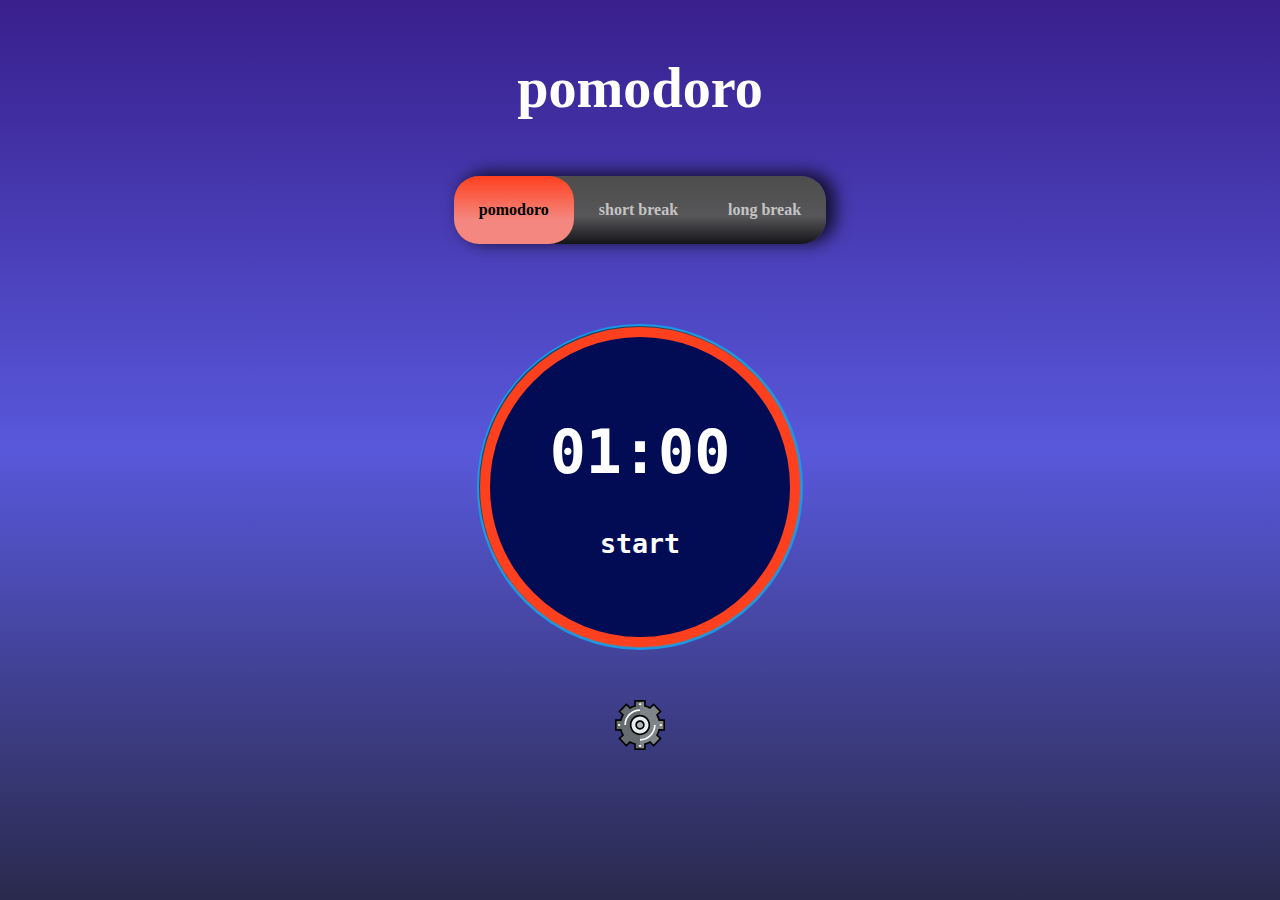
==== public/views/index.html @ 330db7ad "initial commit" ====
<!DOCTYPE html>
<html lang="en">
<head>
  <meta charset="UTF-8">
  <meta http-equiv="X-UA-Compatible" content="IE=edge">
  <meta name="viewport" content="width=device-width, initial-scale=1.0">
  <meta name="msapplication-TileColor" content="#da532c">
  <meta name="theme-color" content="#ffffff">
  <link rel="apple-touch-icon" sizes="180x180" href="../assets/images/favicon/apple-touch-icon.png">
  <link rel="icon" type="image/png" sizes="32x32" href="../assets/images/favicon/favicon-32x32.png">
  <link rel="icon" type="image/png" sizes="16x16" href="../assets/images/favicon/favicon-16x16.png">
  <link rel="manifest" href="../assets/images/favicon/site.webmanifest">
  <link rel="mask-icon" href="../assets/images/favicon/safari-pinned-tab.svg" color="#5bbad5">
  <link rel="stylesheet" href="../assets/styles/main.css">
  <title>Pomodoro</title>
</head>
<body>
  <!-- Header -->
  <header class="header">
    <div class="flex-container">
      <!-- Title -->
      <div class="main-title"><h3>pomodoro</h3></div>
      <!-- Tab Bar -->
      <div class="tab-bar">
        <div data-id="tab1" class="tab tab-selected red-1">pomodoro</div>
        <div data-id="tab2" class="tab">short break</div>
        <div data-id="tab3" class="tab">long break</div>
      </div>
    </div>
  </header>
  <main>
    <center>
    <!-- Tab Bar Contents -->
      <div class="tab-content-container">
        <div id="tab1" class="tab-content border-colour-red1">
          <!-- Content 1 -->
            <div>
              <h1 id="tab1-timer-time">01:00</h1>
              <span id="tab1-timer-status">start</span>
            </div>
        </div>
        <div id="tab2" class="tab-content hidden border-colour-red1">  
          <!-- Content 2 --> 
          <div>
            <h1 id="tab2-timer-time">02:00</h1>
            <span id="tab2-timer-status">start</span>
          </div>
        </div>
        <div id="tab3" class="tab-content hidden border-colour-red1">   
          <!-- Content 3 -->
          <div>
            <h1 id="tab3-timer-time">03:00</h1>
            <span id="tab3-timer-status">start</span>
          </div>
        </div>
      </div>
      <!-- Setting Board -->
      <div class="setting-board hidden">
        <div class="setting-board-header">
          <h2 class="setting-board-title">Settings</h2>
          <img class="setting-board-close-btn" width="30px" height="30px" 
              src="../assets/images/cross.svg" alt="close-button"/>
        </div>
        <hr>
        <div class="setting-board-content">
          <!-- Time Setting  -->
          <h3 class="setting-board-subtitle">TIME (MINUTES)</h3>
          <div class="setting-timer">
            <div class="setting-timer-grid">
              <label>pomodoro</label>
              <label>short break</label>
              <label>long break</label>
              <input id="setting-timer-input1" min="0" onkeyup="if(parseInt(this.value)<0){ this.value =0; 
                    return false; }" type="number"/>
              <input id="setting-timer-input2" min="0"onkeyup="if(parseInt(this.value)<0){ this.value =0; 
                    return false; }" type="number"/>
              <input id="setting-timer-input3" min="0" onkeyup="if(parseInt(this.value)<0){ this.value =0; 
                    return false; }" type="number"/>
            </div>
          </div>
          <hr>
          <!-- Colour Setting -->
          <div class="setting-colour">
            <h3 class="setting-board-subtitle">COLOUR</h3>
            <div id="setting-colour-tick-frame1" class="setting-colour1 red-1">
              <img id="setting-colour-tick1" class="setting-colour-tick" width="30px" src="../assets/images/tick.svg">
            </div>
            <div id="setting-colour-tick-frame2" class="setting-colour2 green-1">
              <img id="setting-colour-tick2" class="setting-colour-tick hidden" width="30px" src="../assets/images/tick.svg">
            </div>
            <div id="setting-colour-tick-frame3" class="setting-colour3 pink-1">
              <img id="setting-colour-tick3" class="setting-colour-tick hidden" width="30px" src="../assets/images/tick.svg">
            </div>
          </div>
          <!-- Setting Apply Button -->
          <div class="setting-board-apply-btn">
            <h3>Apply</h3>
          </div>
        </div>
      </div>

    </center>
  </main>
  <!-- Footer -->
  <footer class="footer">
    <center>
      <img class="setting-btn" width="50px" height="50px" src="../assets/images/gear.svg" alt="setting-button"/>
    </center>
  </footer>
  <script src="../assets/scripts/main.js"></script>
</body>
</html>
---- public/assets/styles/main.css ----
/* global variables */
:root{
  --spin1: spin 1.5s infinite linear;
  --spin2: spin 0.5s infinite linear;
}
/* Layout */
body{
  margin:0;
  padding:0;
  height: 100vh;
  background-repeat: no-repeat;
  background-position: center;
  background-size: cover;
  background: rgba(56,31,140,1);/* Old Browsers */
  background: -moz-linear-gradient(top, rgba(56,31,140,1) 0%, rgba(87,86,216,1) 48%, 
            rgba(88,88,219,1) 50%, rgba(42,42,77,1) 100%); /* FF3.6+ */
  background: -webkit-gradient(left top, left bottom, color-stop(0%, rgba(56,31,140,1)), 
              color-stop(48%, rgba(87,86,216,1)), color-stop(50%, rgba(88,88,219,1)), 
              color-stop(100%, rgba(42,42,77,1)));/* Chrome, Safari4+ */
  background: -webkit-linear-gradient(top, rgba(56,31,140,1) 0%, rgba(87,86,216,1) 48%,
            rgba(88,88,219,1) 50%, rgba(42,42,77,1) 100%); /* Chrome10+,Safari5.1+ */
  background: -o-linear-gradient(top, rgba(56,31,140,1) 0%, rgba(87,86,216,1) 48%, 
           rgba(88,88,219,1) 50%, rgba(42,42,77,1) 100%); /* Opera 11.10+ */
  background: -ms-linear-gradient(top, rgba(56,31,140,1) 0%, rgba(87,86,216,1) 48%, 
            rgba(88,88,219,1) 50%, rgba(42,42,77,1) 100%); /* IE 10+ */
  background: linear-gradient(to bottom, rgba(56,31,140,1) 0%, rgba(87,86,216,1) 48%, 
           rgba(88,88,219,1) 50%, rgba(42,42,77,1) 100%);/* W3C */
  filter: progid:DXImageTransform.Microsoft.gradient( startColorstr='#381f8c', 
          endColorstr='#2a2a4d', GradientType=0 );/* IE6-9 */
}

/* Header */
.header .flex-container {
  display: flex;
  flex-direction: column;
  align-items: center;
  margin-bottom: 80px;
}
.main-title {
  cursor: default;
  color: #ffffff;
  font-size: 36pt;
  font-weight:bold;
}
/* Tab Bar */
.tab-bar {
  display: flex;
  flex-direction: row;
  justify-content:space-evenly;
  align-items: center;
  border-radius: 25px;
  -moz-border-radius: 25px; 
  -webkit-border-radius: 25px;
  background: rgba(77,77,77,1);/* Old Browsers */
  background: -moz-linear-gradient(top, rgba(77,77,77,1) 0%,
            rgba(87,87,87,0.98) 59%, rgba(18,18,18,0.96) 100%); /* FF3.6+ */
  background: -webkit-gradient(left top, left bottom, color-stop(0%, rgba(77,77,77,1)),
              color-stop(59%, rgba(87,87,87,0.98)), color-stop(100%, rgba(18,18,18,0.96)));/* Chrome, Safari4+ */
  background: -webkit-linear-gradient(top, rgba(77,77,77,1) 0%, rgba(87,87,87,0.98) 59%,
            rgba(18,18,18,0.96) 100%); /* Chrome10+,Safari5.1+ */
  background: -o-linear-gradient(top, rgba(77,77,77,1) 0%, rgba(87,87,87,0.98) 59%, 
            rgba(18,18,18,0.96) 100%); /* Opera 11.10+ */
  background: -ms-linear-gradient(top, rgba(77,77,77,1) 0%, rgba(87,87,87,0.98) 59%, 
            rgba(18,18,18,0.96) 100%); /* IE 10+ */
  background: linear-gradient(to bottom, rgba(77,77,77,1) 0%, rgba(87,87,87,0.98) 59%, 
            rgba(18,18,18,0.96) 100%);/* W3C */
  filter: progid:DXImageTransform.Microsoft.gradient( startColorstr='#4d4d4d', 
          endColorstr='#121212', GradientType=0 );/* IE6-9 */
  -webkit-box-shadow: 8px -2px 16px 2px rgba(0,0,0,0.7);
  -moz-box-shadow: 8px -2px 16px 2px rgba(0,0,0,0.7);
  box-shadow: 8px -2px 16px 2px rgba(0,0,0,0.7);
}

/* Each Tab */
.tab{
  color:#c4c4c4;
  cursor: pointer;
  padding: 25px;
  display:inline-block;
  font-weight: bold;
}
.tab-selected {
  color:#000;
  border-radius: 25px;
  -moz-border-radius: 25px;
  -webkit-border-radius: 25px;
}

/* Tab Content */
.tab-content-container {
  width: 320px;
  height: 320px;
  border: 3px solid rgb(24, 153, 233);
  border-radius: 50%;
  margin-bottom: 50px;
}
.tab-content{
  cursor: pointer;
  color: #ffffff;
  width: 300px;
  height: 300px;
  border: 10px solid;
  border-radius: 50%;
  background: rgb(1, 12, 84);
  box-shadow: -1px -1px 0 #00000080, 1px -1px 0 #827b7b80, -1px 1px 0 #827b7b80,
  1px 1px 0 #827b7b80;
}
.tab-content div h1, .tab-content div span{
  cursor: pointer;
  margin-top: 80px;
  font-family:monospace;
  font-weight: bolder;
}
.tab-content div h1{
  font-size: 45pt;
}
.tab-content div span{
  font-size: 20pt;
}

/* Footer */
.footer {
  margin: 10px 0 50px 0;
}
/* Setting Button */
.setting-btn{
  cursor: pointer;
}
.setting-btn:hover {
  animation: var(--spin2);
}

/* Setting Board */
.setting-board {
  z-index: 100;
  background-color: #ffffff;
  position: fixed; /* could be absolute */
  top: 0; left: 0; bottom: 0; right: 0;
  margin: auto;
  width: 500px;
  height: 400px;
  border-radius: 25px;
  -webkit-box-shadow: 11px 0px 19px 9px rgba(0,0,0,0.74);
  -moz-box-shadow: 11px 0px 19px 9px rgba(0,0,0,0.74);
  box-shadow: 11px 0px 19px 9px rgba(0,0,0,0.74);
}
.setting-board-header{
  display: flex;
  flex-direction: row;
  justify-content: space-between;
}
.setting-board-title {
  margin-top: 30px;
  margin-left: 30px;
}
.setting-board-close-btn {
  cursor: pointer;
  float: right;
  margin-top: 30px;
  margin-right: 25px;
}
.setting-board > hr {
  height: 2px; 
  background-color: #dfdede; 
  border: none;
}
.setting-board-content hr {
  height: 2px; 
  width: 420px;
  background-color: #dfdede; 
  border: none;
}
/* Setting Timer */
.setting-timer-grid {
  padding: 0 30px 20px 20px;
  grid-template-columns: repeat(3,1fr);
  display: grid;
}
.setting-timer-grid label {
  justify-self: left;
  margin-left:15px;
}
.setting-timer-grid input {
  background-color: #e8e2e2;
  font-weight: bold;
  font-family:serif;
  font-size: 15pt;
  padding-right:30px;
  margin-left:15px;
  width:100px;
  height:50px;
  border-radius: 10px;
  outline: none;
  border: none;
  text-align: center;
}

.setting-board-subtitle {
  text-align: left;
  margin-left:35px ;
}
/* Setting Colours */
.setting-colour {
  display: grid;
  grid-template-columns: 4fr 1fr 1fr 1fr;
  margin-right: 15px;
  cursor: pointer;
}
.setting-colour div{
  border-radius: 50%;
  margin-right: 15px;

}
.setting-colour1{
  background-color: red;
}
.setting-colour2{
  background-color: red;
}
.setting-colour3{
  background-color: red;
}

/* Setting Colour Tick */
.setting-colour-tick{
  margin-top: 15px;
}

/* Setting Board Apply Button */
.setting-board-apply-btn{
  cursor: pointer;
  color: #ffffff;
  border: 1px solid #ff0000;
  border-radius: 30px;
  width: 200px;
  margin-top: 55px;
  -webkit-box-shadow: 9px 2px 19px -2px rgba(0,0,0,0.74);
  -moz-box-shadow: 9px 2px 19px -2px rgba(0,0,0,0.74);
  box-shadow: 9px 2px 19px -2px rgba(0,0,0,0.74);
  background: rgba(255,138,117,1);/* Old Browsers */
  background: -moz-linear-gradient(top, rgba(255,138,117,1) 0%, 
            rgba(255,171,158,1) 0%, rgba(255,93,71,1) 7%, rgba(255,97,77,1) 71%, 
            rgba(255,96,82,1) 100%); /* FF3.6+ */
  background: -webkit-gradient(left top, left bottom, color-stop(0%, rgba(255,138,117,1)), 
              color-stop(0%, rgba(255,171,158,1)), color-stop(7%, rgba(255,93,71,1)), 
              color-stop(71%, rgba(255,97,77,1)), color-stop(100%, rgba(255,96,82,1)));/* Chrome, Safari4+ */
  background: -webkit-linear-gradient(top, rgba(255,138,117,1) 0%, rgba(255,171,158,1) 0%,
             rgba(255,93,71,1) 7%, rgba(255,97,77,1) 71%, rgba(255,96,82,1) 100%); /* Chrome10+,Safari5.1+ */
  background: -o-linear-gradient(top, rgba(255,138,117,1) 0%, rgba(255,171,158,1) 0%,
            rgba(255,93,71,1) 7%, rgba(255,97,77,1) 71%, rgba(255,96,82,1) 100%); /* Opera 11.10+ */
  background: -ms-linear-gradient(top, rgba(255,138,117,1) 0%, rgba(255,171,158,1) 0%, 
            rgba(255,93,71,1) 7%, rgba(255,97,77,1) 71%, rgba(255,96,82,1) 100%); /* IE 10+ */
}
.setting-board-apply-btn:active {
  background-color: #000000;
  box-shadow: 0 5px #5c5858;
  transform: translateY(1px);
}
/* Others*/
.hidden {
  display:none;
}

.spinning {
  animation: var(--spin1)
}
@keyframes spin {
  0%  {-webkit-transform: rotate(0deg);}
  100% {-webkit-transform: rotate(360deg);}   
}
.border-colour-red1{
  border-color: rgba(255,64,31,1);
}
.border-colour-green1{
  border-color: rgba(130,233,28,1);
}
.border-colour-pink1{
  border-color: rgba(254,32,147,1);
}
.red-1{
  background: rgba(255,64,31,1);/* Old Browsers */
  background: -moz-linear-gradient(top, rgba(255,64,31,1) 0%, rgba(251,87,62,1) 21%,
             rgba(244,136,128,1) 65%, rgba(244,136,128,1) 100%); /* FF3.6+ */
  background: -webkit-gradient(left top, left bottom, color-stop(0%, rgba(255,64,31,1)), 
              color-stop(21%, rgba(251,87,62,1)), color-stop(65%, rgba(244,136,128,1)), 
              color-stop(100%, rgba(244,136,128,1)));/* Chrome, Safari4+ */
  background: -webkit-linear-gradient(top, rgba(255,64,31,1) 0%, rgba(251,87,62,1) 21%, 
            rgba(244,136,128,1) 65%, rgba(244,136,128,1) 100%); /* Chrome10+,Safari5.1+ */
  background: -o-linear-gradient(top, rgba(255,64,31,1) 0%, rgba(251,87,62,1) 21%, 
            rgba(244,136,128,1) 65%, rgba(244,136,128,1) 100%); /* Opera 11.10+ */
  background: -ms-linear-gradient(top, rgba(255,64,31,1) 0%, rgba(251,87,62,1) 21%, 
            rgba(244,136,128,1) 65%, rgba(244,136,128,1) 100%); /* IE 10+ */
  background: linear-gradient(to bottom, rgba(255,64,31,1) 0%, rgba(251,87,62,1) 21%,
            rgba(244,136,128,1) 65%, rgba(244,136,128,1) 100%);/* W3C */
  filter: progid:DXImageTransform.Microsoft.gradient( startColorstr='#ff401f', 
          endColorstr='#f48880', GradientType=0 );/* IE6-9 */
}
.green-1{
  background: rgba(130,233,28,1);/* Old Browsers */
  background: -moz-linear-gradient(top, rgba(130,233,28,1) 0%, rgba(78,188,41,1) 100%); /* FF3.6+ */
  background: -webkit-gradient(left top, left bottom, color-stop(0%, rgba(130,233,28,1)), 
              color-stop(100%, rgba(78,188,41,1)));/* Chrome, Safari4+ */
  background: -webkit-linear-gradient(top, rgba(130,233,28,1) 0%, rgba(78,188,41,1) 100%); /* Chrome10+,Safari5.1+ */
  background: -o-linear-gradient(top, rgba(130,233,28,1) 0%, rgba(78,188,41,1) 100%); /* Opera 11.10+ */
  background: -ms-linear-gradient(top, rgba(130,233,28,1) 0%, rgba(78,188,41,1) 100%); /* IE 10+ */
  background: linear-gradient(to bottom, rgba(130,233,28,1) 0%, rgba(78,188,41,1) 100%);/* W3C */
  filter: progid:DXImageTransform.Microsoft.gradient( startColorstr='#82e91c', 
        endColorstr='#4ebc29', GradientType=0 );/* IE6-9 */
}
.pink-1 {
  background: rgba(254,32,147,1);/* Old Browsers */
  background: -moz-linear-gradient(top, rgba(254,32,147,1) 0%, rgba(255,163,211,1) 49%,
            rgba(255,163,211,1) 100%); /* FF3.6+ */
  background: -webkit-gradient(left top, left bottom, color-stop(0%, rgba(254,32,147,1)),
              color-stop(49%, rgba(255,163,211,1)), color-stop(100%, rgba(255,163,211,1)));/* Chrome, Safari4+ */
  background: -webkit-linear-gradient(top, rgba(254,32,147,1) 0%, rgba(255,163,211,1) 49%,
            rgba(255,163,211,1) 100%); /* Chrome10+,Safari5.1+ */
  background: -o-linear-gradient(top, rgba(254,32,147,1) 0%, rgba(255,163,211,1) 49%, 
            rgba(255,163,211,1) 100%); /* Opera 11.10+ */
  background: -ms-linear-gradient(top, rgba(254,32,147,1) 0%, rgba(255,163,211,1) 49%, 
            rgba(255,163,211,1) 100%); /* IE 10+ */
  background: linear-gradient(to bottom, rgba(254,32,147,1) 0%, rgba(255,163,211,1) 49%,
            rgba(255,163,211,1) 100%);/* W3C */
  filter: progid:DXImageTransform.Microsoft.gradient( startColorstr='#fe2093', 
          endColorstr='#ffa3d3', GradientType=0 );/* IE6-9 */
}
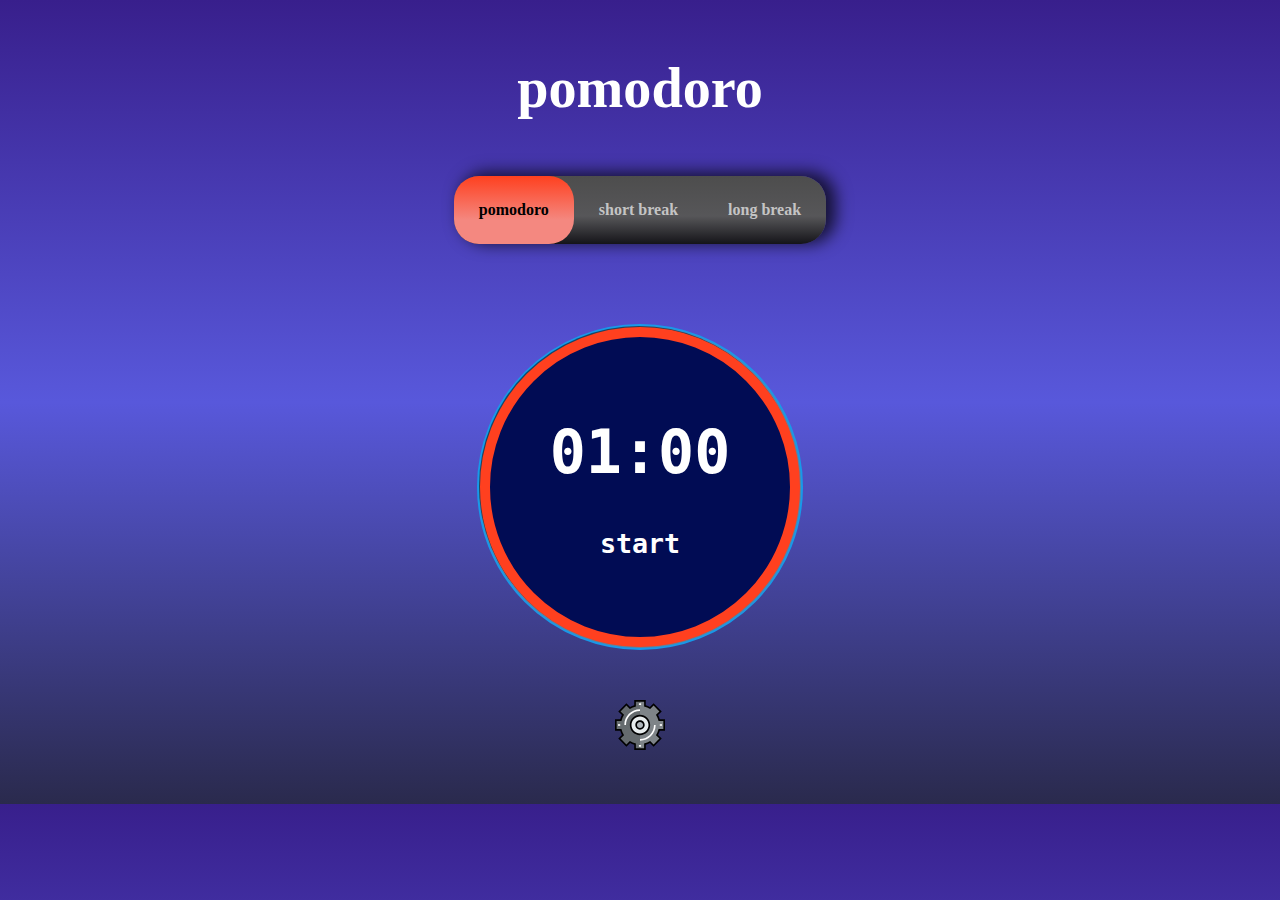
==== commit 9f2d5cb7: "improve responsive design" ====
--- a/public/views/index.html
+++ b/public/views/index.html
@@ -12,6 +12,7 @@
   <link rel="manifest" href="../assets/images/favicon/site.webmanifest">
   <link rel="mask-icon" href="../assets/images/favicon/safari-pinned-tab.svg" color="#5bbad5">
   <link rel="stylesheet" href="../assets/styles/main.css">
+  <link rel="stylesheet" href="../assets/styles/mediaQueries.css">
   <title>Pomodoro</title>
 </head>
 <body>
@@ -67,15 +68,21 @@
           <h3 class="setting-board-subtitle">TIME (MINUTES)</h3>
           <div class="setting-timer">
             <div class="setting-timer-grid">
-              <label>pomodoro</label>
-              <label>short break</label>
-              <label>long break</label>
-              <input id="setting-timer-input1" min="0" onkeyup="if(parseInt(this.value)<0){ this.value =0; 
-                    return false; }" type="number"/>
-              <input id="setting-timer-input2" min="0"onkeyup="if(parseInt(this.value)<0){ this.value =0; 
-                    return false; }" type="number"/>
-              <input id="setting-timer-input3" min="0" onkeyup="if(parseInt(this.value)<0){ this.value =0; 
-                    return false; }" type="number"/>
+              <div>
+                <label>pomodoro</label>
+                <input id="setting-timer-input1" min="0" onkeyup="if(parseInt(this.value)<0){ this.value =0; 
+                  return false; }" type="number"/>
+              </div>
+              <div>
+                <label>short break</label>
+                <input id="setting-timer-input2" min="0"onkeyup="if(parseInt(this.value)<0){ this.value =0; 
+                  return false; }" type="number"/>
+              </div>
+              <div> 
+                <label>long break</label>
+                <input id="setting-timer-input3" min="0" onkeyup="if(parseInt(this.value)<0){ this.value =0; 
+                  return false; }" type="number"/>
+              </div>
             </div>
           </div>
           <hr>
--- a/public/assets/styles/main.css
+++ b/public/assets/styles/main.css
@@ -1,32 +1,62 @@
 /* global variables */
-:root{
+:root {
   --spin1: spin 1.5s infinite linear;
   --spin2: spin 0.5s infinite linear;
 }
 /* Layout */
-body{
-  margin:0;
-  padding:0;
-  height: 100vh;
+body {
+  margin: 0;
+  padding: 0;
+  height: 100%;
   background-repeat: no-repeat;
   background-position: center;
   background-size: cover;
-  background: rgba(56,31,140,1);/* Old Browsers */
-  background: -moz-linear-gradient(top, rgba(56,31,140,1) 0%, rgba(87,86,216,1) 48%, 
-            rgba(88,88,219,1) 50%, rgba(42,42,77,1) 100%); /* FF3.6+ */
-  background: -webkit-gradient(left top, left bottom, color-stop(0%, rgba(56,31,140,1)), 
-              color-stop(48%, rgba(87,86,216,1)), color-stop(50%, rgba(88,88,219,1)), 
-              color-stop(100%, rgba(42,42,77,1)));/* Chrome, Safari4+ */
-  background: -webkit-linear-gradient(top, rgba(56,31,140,1) 0%, rgba(87,86,216,1) 48%,
-            rgba(88,88,219,1) 50%, rgba(42,42,77,1) 100%); /* Chrome10+,Safari5.1+ */
-  background: -o-linear-gradient(top, rgba(56,31,140,1) 0%, rgba(87,86,216,1) 48%, 
-           rgba(88,88,219,1) 50%, rgba(42,42,77,1) 100%); /* Opera 11.10+ */
-  background: -ms-linear-gradient(top, rgba(56,31,140,1) 0%, rgba(87,86,216,1) 48%, 
-            rgba(88,88,219,1) 50%, rgba(42,42,77,1) 100%); /* IE 10+ */
-  background: linear-gradient(to bottom, rgba(56,31,140,1) 0%, rgba(87,86,216,1) 48%, 
-           rgba(88,88,219,1) 50%, rgba(42,42,77,1) 100%);/* W3C */
+  background: rgba(56, 31, 140, 1); /* Old Browsers */
+  background: -moz-linear-gradient(
+    top,
+    rgba(56, 31, 140, 1) 0%,
+    rgba(87, 86, 216, 1) 48%,
+    rgba(88, 88, 219, 1) 50%,
+    rgba(42, 42, 77, 1) 100%
+  ); /* FF3.6+ */
+  background: -webkit-gradient(
+    left top,
+    left bottom,
+    color-stop(0%, rgba(56, 31, 140, 1)),
+    color-stop(48%, rgba(87, 86, 216, 1)),
+    color-stop(50%, rgba(88, 88, 219, 1)),
+    color-stop(100%, rgba(42, 42, 77, 1))
+  ); /* Chrome, Safari4+ */
+  background: -webkit-linear-gradient(
+    top,
+    rgba(56, 31, 140, 1) 0%,
+    rgba(87, 86, 216, 1) 48%,
+    rgba(88, 88, 219, 1) 50%,
+    rgba(42, 42, 77, 1) 100%
+  ); /* Chrome10+,Safari5.1+ */
+  background: -o-linear-gradient(
+    top,
+    rgba(56, 31, 140, 1) 0%,
+    rgba(87, 86, 216, 1) 48%,
+    rgba(88, 88, 219, 1) 50%,
+    rgba(42, 42, 77, 1) 100%
+  ); /* Opera 11.10+ */
+  background: -ms-linear-gradient(
+    top,
+    rgba(56, 31, 140, 1) 0%,
+    rgba(87, 86, 216, 1) 48%,
+    rgba(88, 88, 219, 1) 50%,
+    rgba(42, 42, 77, 1) 100%
+  ); /* IE 10+ */
+  background: linear-gradient(
+    to bottom,
+    rgba(56, 31, 140, 1) 0%,
+    rgba(87, 86, 216, 1) 48%,
+    rgba(88, 88, 219, 1) 50%,
+    rgba(42, 42, 77, 1) 100%
+  ); /* W3C */
   filter: progid:DXImageTransform.Microsoft.gradient( startColorstr='#381f8c', 
-          endColorstr='#2a2a4d', GradientType=0 );/* IE6-9 */
+          endColorstr='#2a2a4d', GradientType=0 ); /* IE6-9 */
 }
 
 /* Header */
@@ -40,47 +70,72 @@
   cursor: default;
   color: #ffffff;
   font-size: 36pt;
-  font-weight:bold;
+  font-weight: bold;
 }
 /* Tab Bar */
 .tab-bar {
   display: flex;
   flex-direction: row;
-  justify-content:space-evenly;
+  justify-content: space-evenly;
   align-items: center;
   border-radius: 25px;
-  -moz-border-radius: 25px; 
+  -moz-border-radius: 25px;
   -webkit-border-radius: 25px;
-  background: rgba(77,77,77,1);/* Old Browsers */
-  background: -moz-linear-gradient(top, rgba(77,77,77,1) 0%,
-            rgba(87,87,87,0.98) 59%, rgba(18,18,18,0.96) 100%); /* FF3.6+ */
-  background: -webkit-gradient(left top, left bottom, color-stop(0%, rgba(77,77,77,1)),
-              color-stop(59%, rgba(87,87,87,0.98)), color-stop(100%, rgba(18,18,18,0.96)));/* Chrome, Safari4+ */
-  background: -webkit-linear-gradient(top, rgba(77,77,77,1) 0%, rgba(87,87,87,0.98) 59%,
-            rgba(18,18,18,0.96) 100%); /* Chrome10+,Safari5.1+ */
-  background: -o-linear-gradient(top, rgba(77,77,77,1) 0%, rgba(87,87,87,0.98) 59%, 
-            rgba(18,18,18,0.96) 100%); /* Opera 11.10+ */
-  background: -ms-linear-gradient(top, rgba(77,77,77,1) 0%, rgba(87,87,87,0.98) 59%, 
-            rgba(18,18,18,0.96) 100%); /* IE 10+ */
-  background: linear-gradient(to bottom, rgba(77,77,77,1) 0%, rgba(87,87,87,0.98) 59%, 
-            rgba(18,18,18,0.96) 100%);/* W3C */
+  background: rgba(77, 77, 77, 1); /* Old Browsers */
+  background: -moz-linear-gradient(
+    top,
+    rgba(77, 77, 77, 1) 0%,
+    rgba(87, 87, 87, 0.98) 59%,
+    rgba(18, 18, 18, 0.96) 100%
+  ); /* FF3.6+ */
+  background: -webkit-gradient(
+    left top,
+    left bottom,
+    color-stop(0%, rgba(77, 77, 77, 1)),
+    color-stop(59%, rgba(87, 87, 87, 0.98)),
+    color-stop(100%, rgba(18, 18, 18, 0.96))
+  ); /* Chrome, Safari4+ */
+  background: -webkit-linear-gradient(
+    top,
+    rgba(77, 77, 77, 1) 0%,
+    rgba(87, 87, 87, 0.98) 59%,
+    rgba(18, 18, 18, 0.96) 100%
+  ); /* Chrome10+,Safari5.1+ */
+  background: -o-linear-gradient(
+    top,
+    rgba(77, 77, 77, 1) 0%,
+    rgba(87, 87, 87, 0.98) 59%,
+    rgba(18, 18, 18, 0.96) 100%
+  ); /* Opera 11.10+ */
+  background: -ms-linear-gradient(
+    top,
+    rgba(77, 77, 77, 1) 0%,
+    rgba(87, 87, 87, 0.98) 59%,
+    rgba(18, 18, 18, 0.96) 100%
+  ); /* IE 10+ */
+  background: linear-gradient(
+    to bottom,
+    rgba(77, 77, 77, 1) 0%,
+    rgba(87, 87, 87, 0.98) 59%,
+    rgba(18, 18, 18, 0.96) 100%
+  ); /* W3C */
   filter: progid:DXImageTransform.Microsoft.gradient( startColorstr='#4d4d4d', 
-          endColorstr='#121212', GradientType=0 );/* IE6-9 */
-  -webkit-box-shadow: 8px -2px 16px 2px rgba(0,0,0,0.7);
-  -moz-box-shadow: 8px -2px 16px 2px rgba(0,0,0,0.7);
-  box-shadow: 8px -2px 16px 2px rgba(0,0,0,0.7);
+          endColorstr='#121212', GradientType=0 ); /* IE6-9 */
+  -webkit-box-shadow: 8px -2px 16px 2px rgba(0, 0, 0, 0.7);
+  -moz-box-shadow: 8px -2px 16px 2px rgba(0, 0, 0, 0.7);
+  box-shadow: 8px -2px 16px 2px rgba(0, 0, 0, 0.7);
 }
 
 /* Each Tab */
-.tab{
-  color:#c4c4c4;
+.tab {
+  color: #c4c4c4;
   cursor: pointer;
   padding: 25px;
-  display:inline-block;
+  display: inline-block;
   font-weight: bold;
 }
 .tab-selected {
-  color:#000;
+  color: #000;
   border-radius: 25px;
   -moz-border-radius: 25px;
   -webkit-border-radius: 25px;
@@ -94,7 +149,7 @@
   border-radius: 50%;
   margin-bottom: 50px;
 }
-.tab-content{
+.tab-content {
   cursor: pointer;
   color: #ffffff;
   width: 300px;
@@ -103,18 +158,19 @@
   border-radius: 50%;
   background: rgb(1, 12, 84);
   box-shadow: -1px -1px 0 #00000080, 1px -1px 0 #827b7b80, -1px 1px 0 #827b7b80,
-  1px 1px 0 #827b7b80;
-}
-.tab-content div h1, .tab-content div span{
+    1px 1px 0 #827b7b80;
+}
+.tab-content div h1,
+.tab-content div span {
   cursor: pointer;
   margin-top: 80px;
-  font-family:monospace;
+  font-family: monospace;
   font-weight: bolder;
 }
-.tab-content div h1{
+.tab-content div h1 {
   font-size: 45pt;
 }
-.tab-content div span{
+.tab-content div span {
   font-size: 20pt;
 }
 
@@ -123,7 +179,7 @@
   margin: 10px 0 50px 0;
 }
 /* Setting Button */
-.setting-btn{
+.setting-btn {
   cursor: pointer;
 }
 .setting-btn:hover {
@@ -135,16 +191,19 @@
   z-index: 100;
   background-color: #ffffff;
   position: fixed; /* could be absolute */
-  top: 0; left: 0; bottom: 0; right: 0;
+  top: 0;
+  left: 0;
+  bottom: 0;
+  right: 0;
   margin: auto;
   width: 500px;
   height: 400px;
   border-radius: 25px;
-  -webkit-box-shadow: 11px 0px 19px 9px rgba(0,0,0,0.74);
-  -moz-box-shadow: 11px 0px 19px 9px rgba(0,0,0,0.74);
-  box-shadow: 11px 0px 19px 9px rgba(0,0,0,0.74);
-}
-.setting-board-header{
+  -webkit-box-shadow: 11px 0px 19px 9px rgba(0, 0, 0, 0.74);
+  -moz-box-shadow: 11px 0px 19px 9px rgba(0, 0, 0, 0.74);
+  box-shadow: 11px 0px 19px 9px rgba(0, 0, 0, 0.74);
+}
+.setting-board-header {
   display: flex;
   flex-direction: row;
   justify-content: space-between;
@@ -160,35 +219,35 @@
   margin-right: 25px;
 }
 .setting-board > hr {
-  height: 2px; 
-  background-color: #dfdede; 
+  height: 2px;
+  background-color: #dfdede;
   border: none;
 }
 .setting-board-content hr {
-  height: 2px; 
+  height: 2px;
   width: 420px;
-  background-color: #dfdede; 
+  background-color: #dfdede;
   border: none;
 }
 /* Setting Timer */
 .setting-timer-grid {
   padding: 0 30px 20px 20px;
-  grid-template-columns: repeat(3,1fr);
+  grid-template-columns: repeat(3, 1fr);
   display: grid;
 }
-.setting-timer-grid label {
+.setting-timer-grid div label {
   justify-self: left;
-  margin-left:15px;
-}
-.setting-timer-grid input {
+  margin-left: 15px;
+}
+.setting-timer-grid div input {
   background-color: #e8e2e2;
   font-weight: bold;
-  font-family:serif;
+  font-family: serif;
   font-size: 15pt;
-  padding-right:30px;
-  margin-left:15px;
-  width:100px;
-  height:50px;
+  padding-right: 30px;
+  margin-left: 15px;
+  width: 100px;
+  height: 50px;
   border-radius: 10px;
   outline: none;
   border: none;
@@ -197,7 +256,7 @@
 
 .setting-board-subtitle {
   text-align: left;
-  margin-left:35px ;
+  margin-left: 35px;
 }
 /* Setting Colours */
 .setting-colour {
@@ -206,50 +265,78 @@
   margin-right: 15px;
   cursor: pointer;
 }
-.setting-colour div{
+.setting-colour div {
   border-radius: 50%;
   margin-right: 15px;
-
-}
-.setting-colour1{
+}
+.setting-colour1 {
   background-color: red;
 }
-.setting-colour2{
+.setting-colour2 {
   background-color: red;
 }
-.setting-colour3{
+.setting-colour3 {
   background-color: red;
 }
 
 /* Setting Colour Tick */
-.setting-colour-tick{
+.setting-colour-tick {
   margin-top: 15px;
 }
 
 /* Setting Board Apply Button */
-.setting-board-apply-btn{
+.setting-board-apply-btn {
   cursor: pointer;
   color: #ffffff;
   border: 1px solid #ff0000;
   border-radius: 30px;
   width: 200px;
   margin-top: 55px;
-  -webkit-box-shadow: 9px 2px 19px -2px rgba(0,0,0,0.74);
-  -moz-box-shadow: 9px 2px 19px -2px rgba(0,0,0,0.74);
-  box-shadow: 9px 2px 19px -2px rgba(0,0,0,0.74);
-  background: rgba(255,138,117,1);/* Old Browsers */
-  background: -moz-linear-gradient(top, rgba(255,138,117,1) 0%, 
-            rgba(255,171,158,1) 0%, rgba(255,93,71,1) 7%, rgba(255,97,77,1) 71%, 
-            rgba(255,96,82,1) 100%); /* FF3.6+ */
-  background: -webkit-gradient(left top, left bottom, color-stop(0%, rgba(255,138,117,1)), 
-              color-stop(0%, rgba(255,171,158,1)), color-stop(7%, rgba(255,93,71,1)), 
-              color-stop(71%, rgba(255,97,77,1)), color-stop(100%, rgba(255,96,82,1)));/* Chrome, Safari4+ */
-  background: -webkit-linear-gradient(top, rgba(255,138,117,1) 0%, rgba(255,171,158,1) 0%,
-             rgba(255,93,71,1) 7%, rgba(255,97,77,1) 71%, rgba(255,96,82,1) 100%); /* Chrome10+,Safari5.1+ */
-  background: -o-linear-gradient(top, rgba(255,138,117,1) 0%, rgba(255,171,158,1) 0%,
-            rgba(255,93,71,1) 7%, rgba(255,97,77,1) 71%, rgba(255,96,82,1) 100%); /* Opera 11.10+ */
-  background: -ms-linear-gradient(top, rgba(255,138,117,1) 0%, rgba(255,171,158,1) 0%, 
-            rgba(255,93,71,1) 7%, rgba(255,97,77,1) 71%, rgba(255,96,82,1) 100%); /* IE 10+ */
+  -webkit-box-shadow: 9px 2px 19px -2px rgba(0, 0, 0, 0.74);
+  -moz-box-shadow: 9px 2px 19px -2px rgba(0, 0, 0, 0.74);
+  box-shadow: 9px 2px 19px -2px rgba(0, 0, 0, 0.74);
+  background: rgba(255, 138, 117, 1); /* Old Browsers */
+  background: -moz-linear-gradient(
+    top,
+    rgba(255, 138, 117, 1) 0%,
+    rgba(255, 171, 158, 1) 0%,
+    rgba(255, 93, 71, 1) 7%,
+    rgba(255, 97, 77, 1) 71%,
+    rgba(255, 96, 82, 1) 100%
+  ); /* FF3.6+ */
+  background: -webkit-gradient(
+    left top,
+    left bottom,
+    color-stop(0%, rgba(255, 138, 117, 1)),
+    color-stop(0%, rgba(255, 171, 158, 1)),
+    color-stop(7%, rgba(255, 93, 71, 1)),
+    color-stop(71%, rgba(255, 97, 77, 1)),
+    color-stop(100%, rgba(255, 96, 82, 1))
+  ); /* Chrome, Safari4+ */
+  background: -webkit-linear-gradient(
+    top,
+    rgba(255, 138, 117, 1) 0%,
+    rgba(255, 171, 158, 1) 0%,
+    rgba(255, 93, 71, 1) 7%,
+    rgba(255, 97, 77, 1) 71%,
+    rgba(255, 96, 82, 1) 100%
+  ); /* Chrome10+,Safari5.1+ */
+  background: -o-linear-gradient(
+    top,
+    rgba(255, 138, 117, 1) 0%,
+    rgba(255, 171, 158, 1) 0%,
+    rgba(255, 93, 71, 1) 7%,
+    rgba(255, 97, 77, 1) 71%,
+    rgba(255, 96, 82, 1) 100%
+  ); /* Opera 11.10+ */
+  background: -ms-linear-gradient(
+    top,
+    rgba(255, 138, 117, 1) 0%,
+    rgba(255, 171, 158, 1) 0%,
+    rgba(255, 93, 71, 1) 7%,
+    rgba(255, 97, 77, 1) 71%,
+    rgba(255, 96, 82, 1) 100%
+  ); /* IE 10+ */
 }
 .setting-board-apply-btn:active {
   background-color: #000000;
@@ -258,69 +345,152 @@
 }
 /* Others*/
 .hidden {
-  display:none;
+  display: none;
 }
 
 .spinning {
-  animation: var(--spin1)
+  animation: var(--spin1);
 }
 @keyframes spin {
-  0%  {-webkit-transform: rotate(0deg);}
-  100% {-webkit-transform: rotate(360deg);}   
-}
-.border-colour-red1{
-  border-color: rgba(255,64,31,1);
-}
-.border-colour-green1{
-  border-color: rgba(130,233,28,1);
-}
-.border-colour-pink1{
-  border-color: rgba(254,32,147,1);
-}
-.red-1{
-  background: rgba(255,64,31,1);/* Old Browsers */
-  background: -moz-linear-gradient(top, rgba(255,64,31,1) 0%, rgba(251,87,62,1) 21%,
-             rgba(244,136,128,1) 65%, rgba(244,136,128,1) 100%); /* FF3.6+ */
-  background: -webkit-gradient(left top, left bottom, color-stop(0%, rgba(255,64,31,1)), 
-              color-stop(21%, rgba(251,87,62,1)), color-stop(65%, rgba(244,136,128,1)), 
-              color-stop(100%, rgba(244,136,128,1)));/* Chrome, Safari4+ */
-  background: -webkit-linear-gradient(top, rgba(255,64,31,1) 0%, rgba(251,87,62,1) 21%, 
-            rgba(244,136,128,1) 65%, rgba(244,136,128,1) 100%); /* Chrome10+,Safari5.1+ */
-  background: -o-linear-gradient(top, rgba(255,64,31,1) 0%, rgba(251,87,62,1) 21%, 
-            rgba(244,136,128,1) 65%, rgba(244,136,128,1) 100%); /* Opera 11.10+ */
-  background: -ms-linear-gradient(top, rgba(255,64,31,1) 0%, rgba(251,87,62,1) 21%, 
-            rgba(244,136,128,1) 65%, rgba(244,136,128,1) 100%); /* IE 10+ */
-  background: linear-gradient(to bottom, rgba(255,64,31,1) 0%, rgba(251,87,62,1) 21%,
-            rgba(244,136,128,1) 65%, rgba(244,136,128,1) 100%);/* W3C */
+  0% {
+    -webkit-transform: rotate(0deg);
+  }
+  100% {
+    -webkit-transform: rotate(360deg);
+  }
+}
+.border-colour-red1 {
+  border-color: rgba(255, 64, 31, 1);
+}
+.border-colour-green1 {
+  border-color: rgba(130, 233, 28, 1);
+}
+.border-colour-pink1 {
+  border-color: rgba(254, 32, 147, 1);
+}
+.red-1 {
+  background: rgba(255, 64, 31, 1); /* Old Browsers */
+  background: -moz-linear-gradient(
+    top,
+    rgba(255, 64, 31, 1) 0%,
+    rgba(251, 87, 62, 1) 21%,
+    rgba(244, 136, 128, 1) 65%,
+    rgba(244, 136, 128, 1) 100%
+  ); /* FF3.6+ */
+  background: -webkit-gradient(
+    left top,
+    left bottom,
+    color-stop(0%, rgba(255, 64, 31, 1)),
+    color-stop(21%, rgba(251, 87, 62, 1)),
+    color-stop(65%, rgba(244, 136, 128, 1)),
+    color-stop(100%, rgba(244, 136, 128, 1))
+  ); /* Chrome, Safari4+ */
+  background: -webkit-linear-gradient(
+    top,
+    rgba(255, 64, 31, 1) 0%,
+    rgba(251, 87, 62, 1) 21%,
+    rgba(244, 136, 128, 1) 65%,
+    rgba(244, 136, 128, 1) 100%
+  ); /* Chrome10+,Safari5.1+ */
+  background: -o-linear-gradient(
+    top,
+    rgba(255, 64, 31, 1) 0%,
+    rgba(251, 87, 62, 1) 21%,
+    rgba(244, 136, 128, 1) 65%,
+    rgba(244, 136, 128, 1) 100%
+  ); /* Opera 11.10+ */
+  background: -ms-linear-gradient(
+    top,
+    rgba(255, 64, 31, 1) 0%,
+    rgba(251, 87, 62, 1) 21%,
+    rgba(244, 136, 128, 1) 65%,
+    rgba(244, 136, 128, 1) 100%
+  ); /* IE 10+ */
+  background: linear-gradient(
+    to bottom,
+    rgba(255, 64, 31, 1) 0%,
+    rgba(251, 87, 62, 1) 21%,
+    rgba(244, 136, 128, 1) 65%,
+    rgba(244, 136, 128, 1) 100%
+  ); /* W3C */
   filter: progid:DXImageTransform.Microsoft.gradient( startColorstr='#ff401f', 
-          endColorstr='#f48880', GradientType=0 );/* IE6-9 */
-}
-.green-1{
-  background: rgba(130,233,28,1);/* Old Browsers */
-  background: -moz-linear-gradient(top, rgba(130,233,28,1) 0%, rgba(78,188,41,1) 100%); /* FF3.6+ */
-  background: -webkit-gradient(left top, left bottom, color-stop(0%, rgba(130,233,28,1)), 
-              color-stop(100%, rgba(78,188,41,1)));/* Chrome, Safari4+ */
-  background: -webkit-linear-gradient(top, rgba(130,233,28,1) 0%, rgba(78,188,41,1) 100%); /* Chrome10+,Safari5.1+ */
-  background: -o-linear-gradient(top, rgba(130,233,28,1) 0%, rgba(78,188,41,1) 100%); /* Opera 11.10+ */
-  background: -ms-linear-gradient(top, rgba(130,233,28,1) 0%, rgba(78,188,41,1) 100%); /* IE 10+ */
-  background: linear-gradient(to bottom, rgba(130,233,28,1) 0%, rgba(78,188,41,1) 100%);/* W3C */
+          endColorstr='#f48880', GradientType=0 ); /* IE6-9 */
+}
+.green-1 {
+  background: rgba(130, 233, 28, 1); /* Old Browsers */
+  background: -moz-linear-gradient(
+    top,
+    rgba(130, 233, 28, 1) 0%,
+    rgba(78, 188, 41, 1) 100%
+  ); /* FF3.6+ */
+  background: -webkit-gradient(
+    left top,
+    left bottom,
+    color-stop(0%, rgba(130, 233, 28, 1)),
+    color-stop(100%, rgba(78, 188, 41, 1))
+  ); /* Chrome, Safari4+ */
+  background: -webkit-linear-gradient(
+    top,
+    rgba(130, 233, 28, 1) 0%,
+    rgba(78, 188, 41, 1) 100%
+  ); /* Chrome10+,Safari5.1+ */
+  background: -o-linear-gradient(
+    top,
+    rgba(130, 233, 28, 1) 0%,
+    rgba(78, 188, 41, 1) 100%
+  ); /* Opera 11.10+ */
+  background: -ms-linear-gradient(
+    top,
+    rgba(130, 233, 28, 1) 0%,
+    rgba(78, 188, 41, 1) 100%
+  ); /* IE 10+ */
+  background: linear-gradient(
+    to bottom,
+    rgba(130, 233, 28, 1) 0%,
+    rgba(78, 188, 41, 1) 100%
+  ); /* W3C */
   filter: progid:DXImageTransform.Microsoft.gradient( startColorstr='#82e91c', 
-        endColorstr='#4ebc29', GradientType=0 );/* IE6-9 */
+        endColorstr='#4ebc29', GradientType=0 ); /* IE6-9 */
 }
 .pink-1 {
-  background: rgba(254,32,147,1);/* Old Browsers */
-  background: -moz-linear-gradient(top, rgba(254,32,147,1) 0%, rgba(255,163,211,1) 49%,
-            rgba(255,163,211,1) 100%); /* FF3.6+ */
-  background: -webkit-gradient(left top, left bottom, color-stop(0%, rgba(254,32,147,1)),
-              color-stop(49%, rgba(255,163,211,1)), color-stop(100%, rgba(255,163,211,1)));/* Chrome, Safari4+ */
-  background: -webkit-linear-gradient(top, rgba(254,32,147,1) 0%, rgba(255,163,211,1) 49%,
-            rgba(255,163,211,1) 100%); /* Chrome10+,Safari5.1+ */
-  background: -o-linear-gradient(top, rgba(254,32,147,1) 0%, rgba(255,163,211,1) 49%, 
-            rgba(255,163,211,1) 100%); /* Opera 11.10+ */
-  background: -ms-linear-gradient(top, rgba(254,32,147,1) 0%, rgba(255,163,211,1) 49%, 
-            rgba(255,163,211,1) 100%); /* IE 10+ */
-  background: linear-gradient(to bottom, rgba(254,32,147,1) 0%, rgba(255,163,211,1) 49%,
-            rgba(255,163,211,1) 100%);/* W3C */
+  background: rgba(254, 32, 147, 1); /* Old Browsers */
+  background: -moz-linear-gradient(
+    top,
+    rgba(254, 32, 147, 1) 0%,
+    rgba(255, 163, 211, 1) 49%,
+    rgba(255, 163, 211, 1) 100%
+  ); /* FF3.6+ */
+  background: -webkit-gradient(
+    left top,
+    left bottom,
+    color-stop(0%, rgba(254, 32, 147, 1)),
+    color-stop(49%, rgba(255, 163, 211, 1)),
+    color-stop(100%, rgba(255, 163, 211, 1))
+  ); /* Chrome, Safari4+ */
+  background: -webkit-linear-gradient(
+    top,
+    rgba(254, 32, 147, 1) 0%,
+    rgba(255, 163, 211, 1) 49%,
+    rgba(255, 163, 211, 1) 100%
+  ); /* Chrome10+,Safari5.1+ */
+  background: -o-linear-gradient(
+    top,
+    rgba(254, 32, 147, 1) 0%,
+    rgba(255, 163, 211, 1) 49%,
+    rgba(255, 163, 211, 1) 100%
+  ); /* Opera 11.10+ */
+  background: -ms-linear-gradient(
+    top,
+    rgba(254, 32, 147, 1) 0%,
+    rgba(255, 163, 211, 1) 49%,
+    rgba(255, 163, 211, 1) 100%
+  ); /* IE 10+ */
+  background: linear-gradient(
+    to bottom,
+    rgba(254, 32, 147, 1) 0%,
+    rgba(255, 163, 211, 1) 49%,
+    rgba(255, 163, 211, 1) 100%
+  ); /* W3C */
   filter: progid:DXImageTransform.Microsoft.gradient( startColorstr='#fe2093', 
-          endColorstr='#ffa3d3', GradientType=0 );/* IE6-9 */
-}
+          endColorstr='#ffa3d3', GradientType=0 ); /* IE6-9 */
+}
--- a/public/assets/styles/mediaQueries.css
+++ b/public/assets/styles/mediaQueries.css
@@ -0,0 +1,38 @@
+@media screen and (max-width: 520px) {
+  /* tab */
+  .tab {
+    font-size: 9pt;
+  }
+  /* Setting Board */
+  .setting-board {
+    width: 300px;
+    overflow-y: scroll;
+  }
+  .setting-timer-grid {
+    padding: 0 30px 20px 20px;
+    grid-template-columns: repeat(1, 1fr);
+    display: grid;
+  }
+  .setting-timer-grid input {
+    margin-bottom: 10px;
+    width: 150px;
+  }
+  .setting-board-content hr {
+    width: 250px;
+  }
+  .setting-board-subtitle {
+    text-align: center;
+    margin-right: 10px;
+  }
+  .setting-colour div {
+    margin-top: 5px;
+    width: 40px;
+    height: 45px;
+  }
+  .setting-colour-tick {
+    margin-top: 8px;
+  }
+  .setting-board-apply-btn {
+    margin-bottom: 20px;
+  }
+}
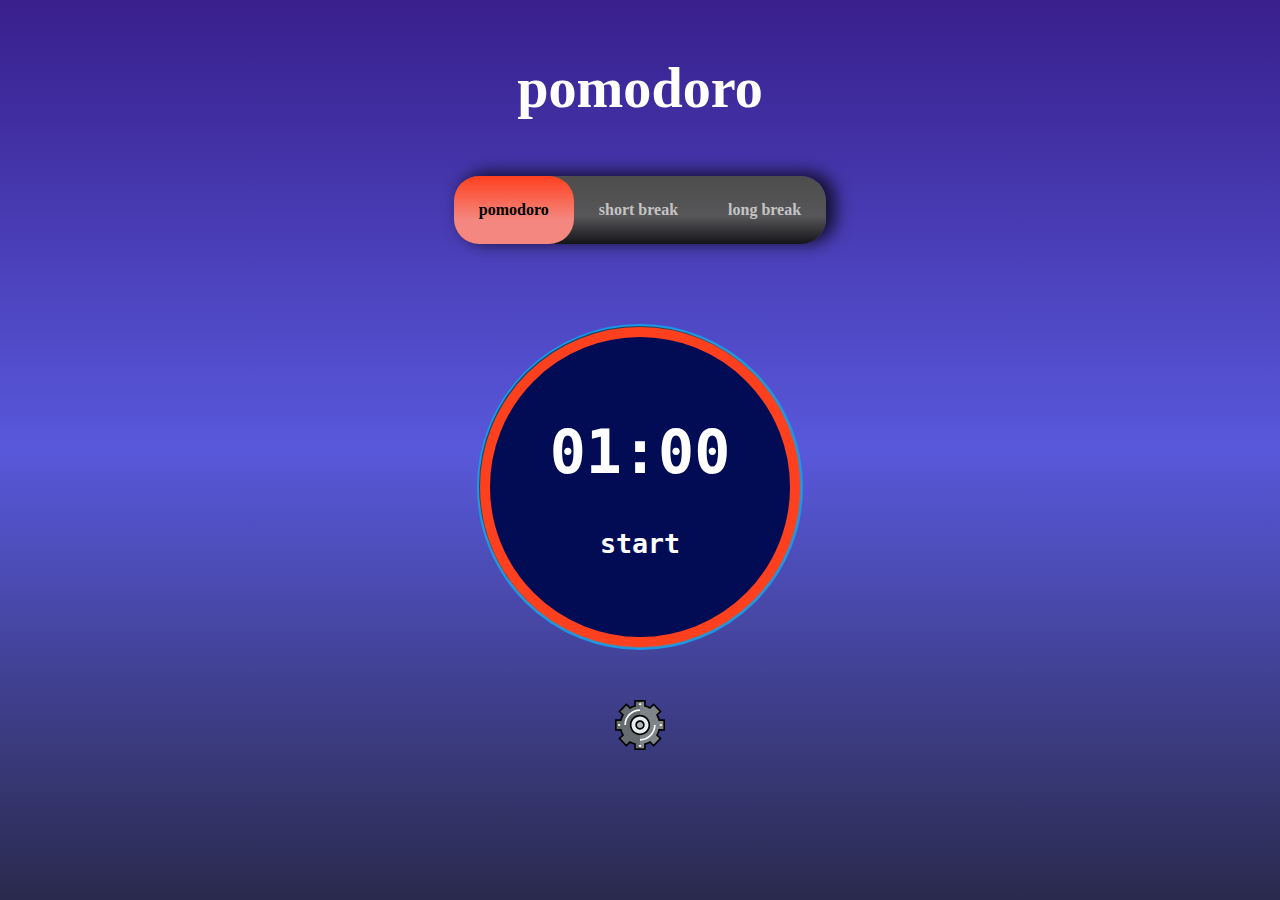
==== commit 92907ebc: "fix styling of setting board" ====
--- a/public/views/index.html
+++ b/public/views/index.html
@@ -74,7 +74,7 @@
                   return false; }" type="number"/>
               </div>
               <div>
-                <label>short break</label>
+                <label class="temp">short break</label>
                 <input id="setting-timer-input2" min="0"onkeyup="if(parseInt(this.value)<0){ this.value =0; 
                   return false; }" type="number"/>
               </div>
--- a/public/assets/styles/main.css
+++ b/public/assets/styles/main.css
@@ -7,9 +7,10 @@
 body {
   margin: 0;
   padding: 0;
-  height: 100%;
+  height: 100vh;
+  overflow: auto;
   background-repeat: no-repeat;
-  background-position: center;
+  background-position:center;
   background-size: cover;
   background: rgba(56, 31, 140, 1); /* Old Browsers */
   background: -moz-linear-gradient(
@@ -190,7 +191,7 @@
 .setting-board {
   z-index: 100;
   background-color: #ffffff;
-  position: fixed; /* could be absolute */
+  position: absolute;
   top: 0;
   left: 0;
   bottom: 0;
--- a/public/assets/styles/mediaQueries.css
+++ b/public/assets/styles/mediaQueries.css
@@ -5,13 +5,33 @@
   }
   /* Setting Board */
   .setting-board {
-    width: 300px;
-    overflow-y: scroll;
+    width: 330px;
+    height: 37em;
+    /* overflow-y: auto;
+    scrollbar-color:  #cececebb #fff;
+    scrollbar-width: thin;
+    scroll-margin: 40px 0;
+    scroll-behavior: smooth !important; */
   }
+  
+  /* .setting-board::-webkit-scrollbar{
+    width: 3px !important;
+    scroll-behavior: smooth !important;
+  }
+  .setting-board::-webkit-scrollbar-thumb{
+    background-color: #cececebb !important;
+    border-radius: 10px !important;
+  } */
   .setting-timer-grid {
     padding: 0 30px 20px 20px;
-    grid-template-columns: repeat(1, 1fr);
+    grid-template-columns: 1fr;
     display: grid;
+  }
+  .setting-timer-grid div{
+    display:flex;
+    flex-direction: row;
+    justify-content: space-between;
+    width: 90%;
   }
   .setting-timer-grid input {
     margin-bottom: 10px;
